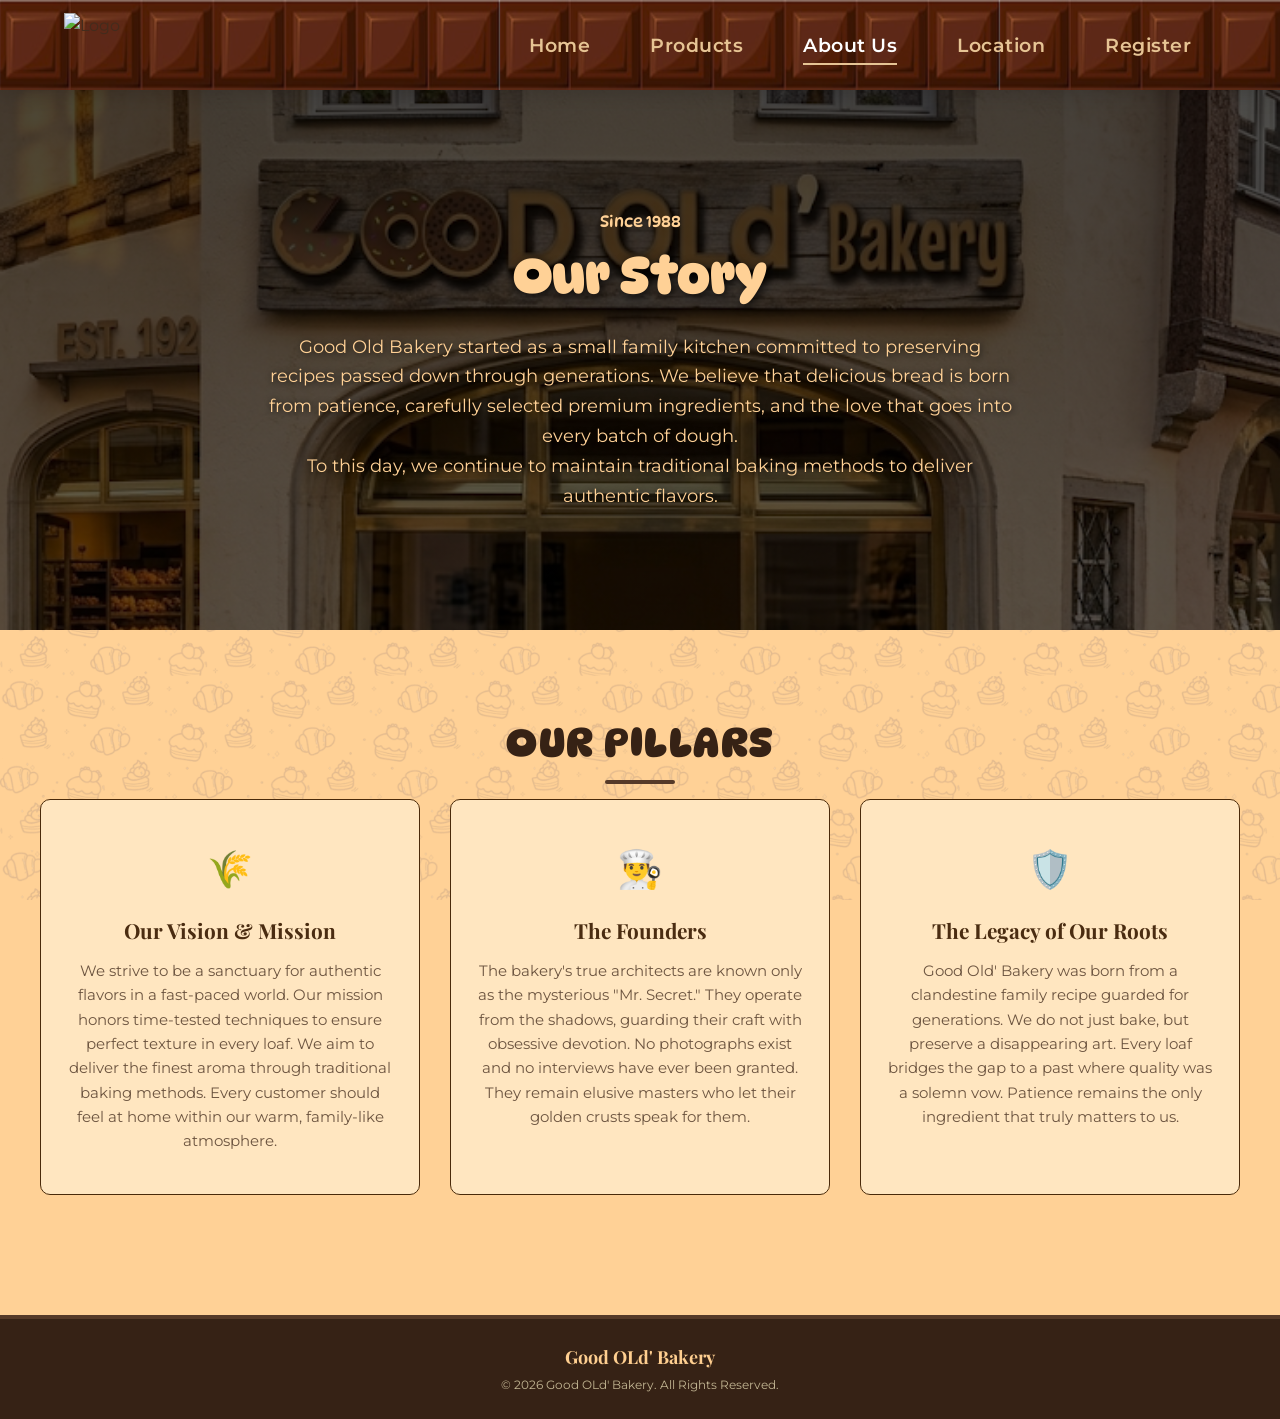
==== AboutUs.html @ 8537c622 "tes" ====
<!doctype html>
<html lang="en">
  <head>
    <meta charset="UTF-8" />
    <meta name="viewport" content="width=device-width, initial-scale=1.0" />
    <title>About Us</title>
    <link rel="stylesheet" href="../static/style.css" />
  </head>
  <body class="animated-bg">
    <header>
      <div class="navbar">
        <div class="logo">
          <a href="Index.html"><img src="../Assets/Logo.png" alt="Logo" /></a>
        </div>
        <div class="nav-links">
          <a href="Index.html">Home</a>
          <a href="Products.html">Products</a>
          <a href="AboutUs.html" class="active">About Us</a>
          <a href="Location.html">Location</a>
          <a href="Register.html">Register</a>
        </div>
      </div>
      <div class="bottom-nav">
        <a href="Index.html" class="nav-item">
          <img src="../Assets/homebtn.png" alt="home" />
          <span class="nav-text">Home</span>
        </a>
        <a href="Products.html" class="nav-item">
          <img src="../Assets/productsbtn.png" alt="Products" />
          <span class="nav-text">Products</span>
        </a>
        <a href="Location.html" class="nav-item">
          <img src="../Assets/locationbtn.png" alt="Location" />
          <span class="nav-text">Location</span>
        </a>
        <a href="AboutUs.html" class="nav-item active">
          <img src="../Assets/active-aboutusbtn.png" alt="About Us" />
          <span class="nav-text">About Us</span>
        </a>

        <a href="Register.html" class="nav-item">
          <img src="../Assets/registerbtn.png" alt="Register" />
          <span class="nav-text">Register</span>
        </a>
      </div>
    </header>

    <main class="page-inside">
      <section class="hero-banner">
        <div class="hero-content">
          <span class="badge">Since 1988</span>
          <h2>Our Story</h2>
          <p>
            Good Old Bakery started as a small family kitchen committed to
            preserving recipes passed down through generations. We believe that
            delicious bread is born from patience, carefully selected premium
            ingredients, and the love that goes into every batch of dough.
          </p>
          <p>
            To this day, we continue to maintain traditional baking methods to
            deliver authentic flavors.
          </p>
        </div>
      </section>

      <section class="content-block">
        <div class="wrapper">
          <h2 class="section-title">Our Pillars</h2>

          <div class="card-grid">
            <div class="card-item">
              <div class="icon-box">🌾</div>
              <h3>Our Vision & Mission</h3>
              <p>
                We strive to be a sanctuary for authentic flavors in a
                fast-paced world. Our mission honors time-tested techniques to
                ensure perfect texture in every loaf. We aim to deliver the
                finest aroma through traditional baking methods. Every customer
                should feel at home within our warm, family-like atmosphere.
              </p>
            </div>

            <div class="card-item">
              <div class="icon-box">👨‍🍳</div>
              <h3>The Founders</h3>
              <p>
                The bakery's true architects are known only as the mysterious
                "Mr. Secret." They operate from the shadows, guarding their
                craft with obsessive devotion. No photographs exist and no
                interviews have ever been granted. They remain elusive masters
                who let their golden crusts speak for them.
              </p>
            </div>

            <div class="card-item">
              <div class="icon-box">🛡️</div>
              <h3>The Legacy of Our Roots</h3>
              <p>
                Good Old' Bakery was born from a clandestine family recipe
                guarded for generations. We do not just bake, but preserve a
                disappearing art. Every loaf bridges the gap to a past where
                quality was a solemn vow. Patience remains the only ingredient
                that truly matters to us.
              </p>
            </div>
          </div>
        </div>
      </section>
    </main>

    <footer class="site-footer">
      <div class="footer-container">
        <div class="footer-info">
          <h3 class="footer-title">Good OLd' Bakery</h3>
          <p class="footer-copyright">
            &copy; 2026 Good OLd' Bakery. All Rights Reserved.
          </p>
        </div>
      </div>
    </footer>
  </body>
</html>
---- static/style.css ----
@import url("https://fonts.googleapis.com/css2?family=Montserrat:wght@300;400;600;700&family=Playfair+Display:wght@700;900&display=swap");
@import url("https://fonts.googleapis.com/css2?family=DynaPuff:wght@400..700&display=swap");

* {
  margin: 0;
  padding: 0;
  box-sizing: border-box;
}

html {
  max-width: 100vw;
  overflow-x: hidden;
  scroll-behavior: smooth;
}

body {
  background-color: #ffd196;
  font-family: "Montserrat", sans-serif;
  color: #432c1d;
  line-height: 1.6;
  min-height: 100vh;
  position: relative;
  max-width: 100%;
  overflow-x: hidden;
  display: block;
}

h1,
h2,
h3 {
  font-family: "Playfair Display", serif;
}

.animated-bg::before {
  content: "";
  position: fixed;
  top: 0;
  left: 0;
  width: 100%;
  height: 100%;
  background-image: url("../Assets/background.png");
  background-repeat: repeat;
  background-size: 650px;
  z-index: -1;
  pointer-events: none;
  opacity: 0.25;
  animation: diagonalDownLeft 200s linear infinite;
}

@keyframes diagonalDownLeft {
  from {
    background-position: 0 0;
  }
  to {
    background-position: -1000px 1000px;
  }
}

a {
  text-decoration: none;
  color: inherit;
}

.navbar {
  display: flex;
  justify-content: space-between;
  align-items: center;
  padding: 0 5%;
  height: 90px;
  width: 100%;
  position: sticky;
  top: 0;
  z-index: 100;
  box-shadow: 0 4px 20px rgba(0, 0, 0, 0.15);
  background-image: url("../Assets/uppernavbar.png");
  background-repeat: repeat-x;
  background-size: 500px 350px;
}

.logo img {
  height: 65px;
  width: auto;
  max-width: 100%;
  object-fit: contain;
  display: block;
  transition: transform 0.3s ease;
}

.logo:hover img {
  transform: scale(1.05);
}

.nav-links {
  display: flex;
  gap: 10px;
  height: 100%;
}

.nav-links a {
  color: #e6c494;
  font-weight: 600;
  font-size: 1.2rem;
  letter-spacing: 0.5px;
  padding: 0 25px;
  height: 100%;
  display: flex;
  align-items: center;
  transition: all 0.3s ease;
  position: relative;
}

.nav-links a::after {
  content: "";
  position: absolute;
  bottom: 25px;
  left: 25px;
  right: 25px;
  height: 2px;
  background-color: #e6c494;
  transform: scaleX(0);
  transition: transform 0.3s ease;
}

.nav-links a:hover,
.nav-links a.active {
  color: #ffffff;
}

.nav-links a:hover::after,
.nav-links a.active::after {
  transform: scaleX(1);
}

.nav-links a.cart-link::after {
  display: none;
}

.cart-link img {
  height: 32px;
  width: auto;
  transition: transform 0.3s ease;
}

.cart-link:hover img {
  content: url("../Assets/active-cart.png");
  transform: scale(1.1);
}

.cart-nav-item:hover img,
.cart-nav-item.active img {
  content: url("../Assets/active-cart.png");
}

.bottom-nav {
  display: none;
  position: fixed;
  bottom: 20px;
  left: 5%;
  right: 5%;
  width: 90%;
  height: 75px;
  background-image: url("../Assets/uppernavbar.png");
  backdrop-filter: blur(10px);
  border-radius: 40px;
  justify-content: space-around;
  align-items: center;
  z-index: 1000;
  box-shadow: 0 10px 30px rgba(0, 0, 0, 0.3);
  border: 1px solid rgba(255, 255, 255, 0.1);
}

.nav-item {
  display: flex;
  flex-direction: column;
  align-items: center;
  color: #e6c494;
  text-decoration: none;
  font-size: 0.65rem;
  font-weight: 600;
  gap: 5px;
  transition: color 0.3s;
}

.nav-item img {
  height: 24px;
  width: auto;
  filter: drop-shadow(0 2px 4px rgba(0, 0, 0, 0.2));
  transition: transform 0.3s cubic-bezier(0.175, 0.885, 0.32, 1.275);
}

.nav-item:hover,
.nav-item.active {
  color: #ffffff;
}

.nav-item:hover img,
.nav-item.active img {
  transform: translateY(-5px) scale(1.2);
}

.home-section {
  max-width: 1152px;
  margin: 0 auto 30px auto;
  padding: 0 24px;
  box-sizing: border-box;
}

.section-title {
  font-size: 2.5rem;
  font-family: "DynaPuff", cursive;
  text-transform: none;
  color: #362215;
  text-align: center;
  margin: 0px auto 15px auto;
  font-weight: 900;
  letter-spacing: 1.5px;
  position: relative;
  padding-bottom: 10px;
  text-transform: uppercase;
}

.section-title::after {
  content: "";
  position: absolute;
  bottom: 0;
  left: 50%;
  transform: translateX(-50%);
  width: 70px;
  height: 4px;
  background-color: #563a28;
  border-radius: 2px;
}

.promo-container {
  width: 100%;
  margin: 0 auto;
  padding: 0;
  display: block;
  border-radius: 16px;
  overflow: hidden;
  box-shadow: 0 4px 15px rgba(0, 0, 0, 0.15);
}

.slider-wrapper {
  position: relative;
  width: 100%;
}

.compact-slider {
  width: 100%;
  height: 350px;
  display: flex;
  overflow-x: auto;
  scroll-snap-type: x mandatory;
  scroll-behavior: smooth;
  -webkit-overflow-scrolling: touch;
}

.compact-slider::-webkit-scrollbar {
  display: none;
}

.compact-slide-item {
  min-width: 100%;
  height: 100%;
  scroll-snap-align: center;
  flex-shrink: 0;
}

.compact-slide-item img {
  width: 100%;
  height: 100%;
  object-fit: cover;
  display: block;
  pointer-events: none;
}

.slide-arrow {
  position: absolute;
  top: 50%;
  transform: translateY(-50%);
  background-color: rgba(54, 34, 21, 0.7);
  color: #ffd196;
  border: none;
  width: 45px;
  height: 45px;
  border-radius: 50%;
  font-size: 2rem;
  cursor: pointer;
  z-index: 10;
  display: flex;
  align-items: center;
  justify-content: center;
  transition: background-color 0.3s;
}

.slide-arrow:hover {
  background-color: rgba(54, 34, 21, 0.9);
}

#slide-arrow-prev {
  left: 20px;
}

#slide-arrow-next {
  right: 20px;
}

.main-content {
  width: 100%;
  padding: 20px 0;
  display: block;
}

.site-footer {
  width: 100%;
  background-color: #362215;
  color: #fff0db;
  padding: 24px 0;
  border-top: 4px solid #563a28;
  margin-top: 40px;
  display: block;
}

.footer-container {
  max-width: 1152px;
  margin: 0 auto;
  padding: 0 24px;
  display: flex;
  justify-content: center;
  align-items: center;
}

.footer-info {
  text-align: center;
}

.footer-title {
  font-weight: bold;
  font-size: 18px;
  color: #ffcf90;
  margin: 0;
}

.footer-copyright {
  font-size: 12px;
  color: rgba(254, 243, 199, 0.7);
  margin: 4px 0 0 0;
}

.products-grid {
  display: grid;
  grid-template-columns: repeat(auto-fill, minmax(250px, 1fr));
  gap: 20px;
  width: 100%;
  padding: 20px;
}

.product-card {
  cursor: pointer;
  background-color: #362215;
  border-radius: 16px;
  overflow: hidden;
  display: flex;
  flex-direction: column;
  transition:
    transform 0.3s ease,
    box-shadow 0.3s ease;
  box-shadow: 0 8px 20px rgba(67, 44, 29, 0.2);
}

.product-card:hover {
  transform: translateY(-6px);
  box-shadow: 0 16px 36px rgba(67, 44, 29, 0.35);
}

.product-card:active {
  box-shadow: 0 2px 4px rgba(67, 44, 29, 0.15);
}

.product-image {
  width: 100%;
  height: 220px;
  background-color: #fff0db;
  overflow: hidden;
}

.product-image img {
  width: 100%;
  height: 100%;
  object-fit: cover;
  transition: transform 0.5s ease;
}

.product-card:hover .product-image img {
  transform: scale(1.08);
}

.product-name {
  font-family: "Playfair Display", serif;
  font-size: 1.3rem;
  color: #ffd196;
  margin-bottom: 8px;
}

.product-price {
  font-family: "Montserrat", sans-serif;
  font-weight: 600;
  font-size: 1.1rem;
  color: #ffd196;
}

.product-info {
  padding: 20px;
  text-align: center;
}

.productPreview-overlay {
  position: fixed;
  top: 0;
  left: 0;
  width: 100%;
  height: 100%;
  background: rgba(0, 0, 0, 0.85);
  backdrop-filter: blur(8px);
  display: flex;
  justify-content: center;
  align-items: center;
  z-index: 9999;
  opacity: 0;
  visibility: hidden;
  transition:
    opacity 0.4s ease,
    visibility 0.4s ease;
  padding: 20px;
}

.productPreview-overlay.active {
  opacity: 1;
  visibility: visible;
}

.productPreview-card {
  background: #fffaf0;
  width: 90%;
  max-width: 450px;
  border-radius: 25px;
  padding: 30px;
  text-align: center;
  position: relative;
  box-shadow: 0 16px 40px rgba(0, 0, 0, 0.3);
  transform: scale(0.8);
  transition: 0.4s cubic-bezier(0.34, 1.56, 0.64, 1);
}

.productPreview-overlay.active .productPreview-card {
  transform: scale(1);
}

.productPreview-image-wrap {
  position: relative;
  width: 100%;
}

.productPreview-image-wrap img {
  width: 100%;
  height: 200px;
  object-fit: cover;
  border-radius: 15px;
  margin-bottom: 20px;
}

.productPreview-close {
  position: absolute;
  top: -20px;
  right: -10px;
  font-size: 2.5rem;
  color: #362215;
  cursor: pointer;
  background: none;
  border: none;
  width: auto;
  height: auto;
  display: block;
  border-radius: 0;
  transition: opacity 0.2s;
  line-height: 1;
}

.productPreview-close:hover {
  opacity: 0.7;
}

.productPreview-info-wrap {
  padding: 0;
  text-align: center;
}

.productPreview-info-wrap h2 {
  font-family: "Playfair Display", serif;
  color: #432c1d;
  margin: 0 0 8px 0;
  font-size: 1.6rem;
}

#productPreviewDesc {
  color: #666;
  font-size: 0.9rem;
  margin: 10px 0;
}

#productPreviewPrice {
  font-size: 1.8rem;
  font-weight: 700;
  color: #d48166;
  margin-top: 15px;
  margin-bottom: 0;
}

.productPreview-btn {
  width: 100%;
  background: #563a28;
  color: white;
  border: none;
  padding: 15px;
  border-radius: 12px;
  font-family: "Montserrat", sans-serif;
  font-weight: 700;
  letter-spacing: 1px;
  cursor: pointer;
  transition: background-color 0.2s;
}

.productPreview-btn:hover {
  background-color: #362215;
}

.popupMessage {
  position: fixed;
  top: -100px;
  left: 50%;
  transform: translateX(-50%);
  background-color: #2b140e;
  outline: auto;
  color: #fff;
  padding: 14px 28px;
  border-radius: 30px;
  box-shadow: 0 5px 15px rgba(0, 0, 0, 0.3);
  font-family: sans-serif;
  font-size: 14px;
  font-weight: bold;
  z-index: 9999;
  display: flex;
  align-items: center;
  gap: 10px;
  transition: top 0.4s cubic-bezier(0.175, 0.885, 0.32, 1.275);
}

.popupMessage.tampil {
  top: 20px;
}

.icon {
  font-size: 16px;
}

.quantity-container {
  display: flex;
  align-items: center;
  justify-content: center;
  gap: 15px;
  margin-bottom: 20px;
  font-family: sans-serif;
  color: #4e3629;
  font-weight: bold;
}

.quantity-control {
  display: flex;
  align-items: center;
  border: 2px solid #4e3629;
  border-radius: 20px;
  overflow: hidden;
  background-color: #fff;
}

.quantity-control button {
  background: none;
  border: none;
  color: #4e3629;
  font-size: 18px;
  font-weight: bold;
  width: 35px;
  height: 35px;
  cursor: pointer;
  transition: background-color 0.2s;
}

.quantity-control button:hover {
  background-color: #f5f0eb;
}

.quantity-control input[type="number"] {
  width: 45px;
  height: 35px;
  text-align: center;
  border: none;
  border-left: 1px solid #4e3629;
  border-right: 1px solid #4e3629;
  font-size: 16px;
  font-weight: bold;
  color: #4e3629;
  outline: none;
}

.quantity-control input::-webkit-outer-spin-button,
.quantity-control input::-webkit-inner-spin-button {
  -webkit-appearance: none;
  margin: 0;
}

.sidebar-toggle {
  position: fixed;
  right: 20px;
  top: 80px;
  background-color: #2b140e;
  color: #f5f0eb;
  border: none;
  border-radius: 50%;
  width: 45px;
  height: 45px;
  font-size: 20px;
  cursor: pointer;
  box-shadow: 0 4px 12px rgba(0, 0, 0, 0.4);
  z-index: 10000;
  display: flex;
  align-items: center;
  justify-content: center;
  transition: all 0.3s ease;
}

.mini-sidebar {
  position: fixed;
  right: 20px;
  top: 130px;
  transform: translateX(150%);
  background-color: #452219;
  border-radius: 20px;
  padding: 15px 8px;
  display: flex;
  flex-direction: column;
  gap: 15px;
  box-shadow: 0 4px 15px rgba(0, 0, 0, 0.4);
  z-index: 9999;
  transition: transform 0.3s ease-in-out;
}

.mini-sidebar.active {
  transform: translateX(0);
}

.sidebar-item {
  display: flex;
  flex-direction: column;
  align-items: center;
  text-decoration: none;
  color: #f5f0eb;
  font-family: sans-serif;
  font-size: 20px;
  font-weight: bold;
  width: 3.5rem;
  padding: 8px 0;
  transition:
    background-color 0.2s,
    transform 0.2s;
  border-radius: 12px;
}

.sidebar-item span {
  margin-top: 4px;
  font-size: 12px;
}

.sidebar-item:hover,
.sidebar-item:active {
  background-color: #50342e;
  transform: scale(1.05);
}

.form {
  display: flex;
  flex-direction: row;
  align-items: stretch;
  gap: 0;
  font-weight: bold;
  width: 90%;
  max-width: 1500px;
  margin: 50px auto;
  background-color: #ffe2bcc5;
  padding: 0;
  border-radius: 12px;
  box-shadow: 0 8px 25px rgba(0, 0, 0, 0.1);
  box-sizing: border-box;
  overflow: hidden;
}

.form-image-left {
  flex: 2;
  width: 100%;
  display: flex;
}

.form-image-left img {
  width: 100%;
  height: 100%;
  object-fit: cover;
  border-radius: 12px 0 0 12px;
  box-sizing: border-box;
}

.checkbox {
  accent-color: #5c3a21;
  transform: scale(1.1);
  cursor: pointer;
}

#registerForm {
  flex: 1;
  display: flex;
  flex-direction: column;
  gap: 12px;
  width: 100%;
  padding: 40px;
}

.password-container {
  position: relative;
  width: 100%;
}

.password-container input {
  width: 100%;
  padding-right: 60px;
  box-sizing: border-box;
}

.toggle-text {
  position: absolute;
  right: 15px;
  top: 50%;
  transform: translateY(-50%);
  cursor: pointer;
  font-size: 14px;
  font-weight: bold;
  color: #5c3a21;
  user-select: none;
}

.registForm {
  display: flex;
  flex-direction: column;
  align-items: flex-start;
  gap: 10px;
}

#registerForm input[type="text"],
#registerForm input[type="email"],
#registerForm input[type="password"],
#registerForm input[type="date"] {
  width: 100%;
  padding: 8px;
  border-radius: 10px;
  box-sizing: border-box;
  font-weight: bold;
  background-color: #ffe2cf;
}

.checkbox-group {
  display: flex;
  flex-direction: row;
  align-items: flex-start;
  gap: 8px;
  margin-top: 10px;
}

.submitbtn {
  width: 100%;
  font-weight: bold;
  height: 50px;
  background-image: url("../Assets/waffle.png");
  color: #ffe7c8;
  border-radius: 15px;
  font-size: 100%;
  transition: 0.2s;
}

.submitbtn:hover {
  background-image: url("../Assets/active-waffle.png");
  color: #ffe7c8;
}

.star {
  color: red;
}

.page-inside {
  width: 100%;
  min-height: 100vh;
}

.content-block {
  padding: 80px 20px;
}

.wrapper {
  max-width: 1200px;
  margin: 0 auto;
}

.hero-banner {
  position: relative;
  width: 100%;
  background-image:
    linear-gradient(rgba(0, 0, 0, 0.7), rgba(0, 0, 0, 0.6)),
    url(../Assets/bakery2.png);
  min-height: 60vh;
  background-size: cover;
  background-position: center;
  background-repeat: no-repeat;
  display: flex;
  align-items: center;
  justify-content: center;
  text-align: center;
  padding: 40px 20px;
}

.hero-content {
  max-width: 750px;
  width: 100%;
  margin: 0 auto;
  z-index: 2;
}

.hero-content h2 {
  font-size: 3.2rem;
  font-family: "DynaPuff", cursive;
  font-weight: 700;
  color: #ffd196;
  margin-bottom: 15px;
  text-shadow: 2px 2px 10px rgba(0, 0, 0, 0.8);
}

.hero-content p {
  font-size: 1.1rem;
  line-height: 1.7;
  color: #ffd196;
  font-weight: 400;
  text-shadow: 1px 1px 6px rgba(0, 0, 0, 0.8);
}
.badge {
  color: #ffd196;
  font-family: "DynaPuff", cursive;
}

.card-grid {
  display: grid;
  grid-template-columns: repeat(auto-fit, minmax(280px, 1fr));
  gap: 30px;
}

.card-item {
  background: #ffe6c0;
  border: 1px solid #4a2a0a;
  border-radius: 10px;
  padding: 40px 25px;
  text-align: center;
  transition: all 0.3s ease;
}

.card-item:hover {
  transform: translateY(-4px);
  box-shadow: 0 6px 20px rgba(74, 44, 17, 0.08);
}

.icon-box {
  font-size: 2.3rem;
  margin-bottom: 15px;
}

.card-item h3 {
  font-size: 1.3rem;
  color: #4a2c11;
  margin-bottom: 12px;
}

.card-item p {
  font-size: 0.95rem;
  color: #6d5540;
  line-height: 1.6;
}

.location-grid {
  display: grid;
  grid-template-columns: repeat(2, 1fr);
  gap: 30px;
  padding: 50px 5%;
  max-width: 1000px;
  margin: 0 auto;
}

.location-card {
  background: #ffe6c0;
  border: 1px solid #4a2a0a;
  border-radius: 15px;
  overflow: hidden;
  box-shadow: 0 5px 15px rgba(0, 0, 0, 0.1);
  padding: 20px;
  display: flex;
  flex-direction: column;
}

.location-card img {
  border: 1px solid #4a2a0a;
  width: 100%;
  height: 200px;
  object-fit: cover;
  border-radius: 10px;
  margin-bottom: 15px;
}

.location-card h3 {
  margin: 15px 0 10px;
  font-family: "DynaPuff", cursive;
  color: #4a2c11;
  font-size: 1.25rem;
}

.location-card .desc {
  font-size: 0.9rem;
  color: #666;
  margin-bottom: 15px;
  line-height: 1.5;
}

.location-card .details {
  list-style: none;
  font-size: 0.85rem;
  color: #333;
  padding: 0;
  margin: 0;
  border-top: 1px solid #d2b48c;
  padding-top: 10px;
}

.location-card .details li {
  margin-bottom: 5px;
}

.location-card .details strong {
  color: #8b4513;
}

@media (min-width: 768px) {
  .sidebar-toggle {
    display: none;
  }

  .mini-sidebar {
    top: 50%;
    bottom: auto;
    right: 25px;
    transform: translateY(-50%) translateX(0);
    padding: 20px 10px;
    gap: 20px;
    border-radius: 25px;
  }

  .sidebar-item {
    width: 4.5rem;
    padding: 12px 0;
    font-size: 16px;
  }

  .sidebar-item span {
    margin-top: 6px;
    font-size: 12px;
  }
}

@media (max-width: 768px) {
  .hero-content h2 {
    font-size: 2.4rem;
  }

  .content-block {
    padding: 50px 15px;
  }

  .nav-links {
    display: none;
  }

  .navbar {
    justify-content: center;
    padding: 0;
    height: 70px;
  }

  .logo img {
    height: 45px;
    max-width: 90vw;
  }

  .bottom-nav {
    display: flex;
  }

  body {
    padding-bottom: 100px;
  }

  .promo-container {
    width: 95%;
    margin: 0 auto;
  }

  .compact-slider {
    height: 165px;
  }

  .slide-arrow {
    display: none;
  }

  .home-section {
    margin: 0 auto 20px auto;
    padding: 0 16px;
  }

  .products-grid {
    grid-template-columns: 1fr;
    gap: 20px;
  }

  .product-image {
    height: 190px;
  }

  .form-image-left {
    display: none;
  }

  .form {
    flex-direction: column;
    max-width: 450px;
    padding: 20px;
  }

  .hero-banner {
    min-height: auto;
    background-image:
      linear-gradient(rgba(0, 0, 0, 0.7), rgba(0, 0, 0, 0.6)),
      url(../Assets/bakery.png);
    height: auto;
    aspect-ratio: 4 / 5;
    background-position: center;
    padding: 30px 15px;
  }

  .hero-content h2 {
    font-size: 2rem;
    margin-bottom: 8px;
  }

  .hero-content p {
    font-size: 0.85rem;
    line-height: 1.5;
  }

  .location-grid {
    grid-template-columns: 1fr;
  }
}
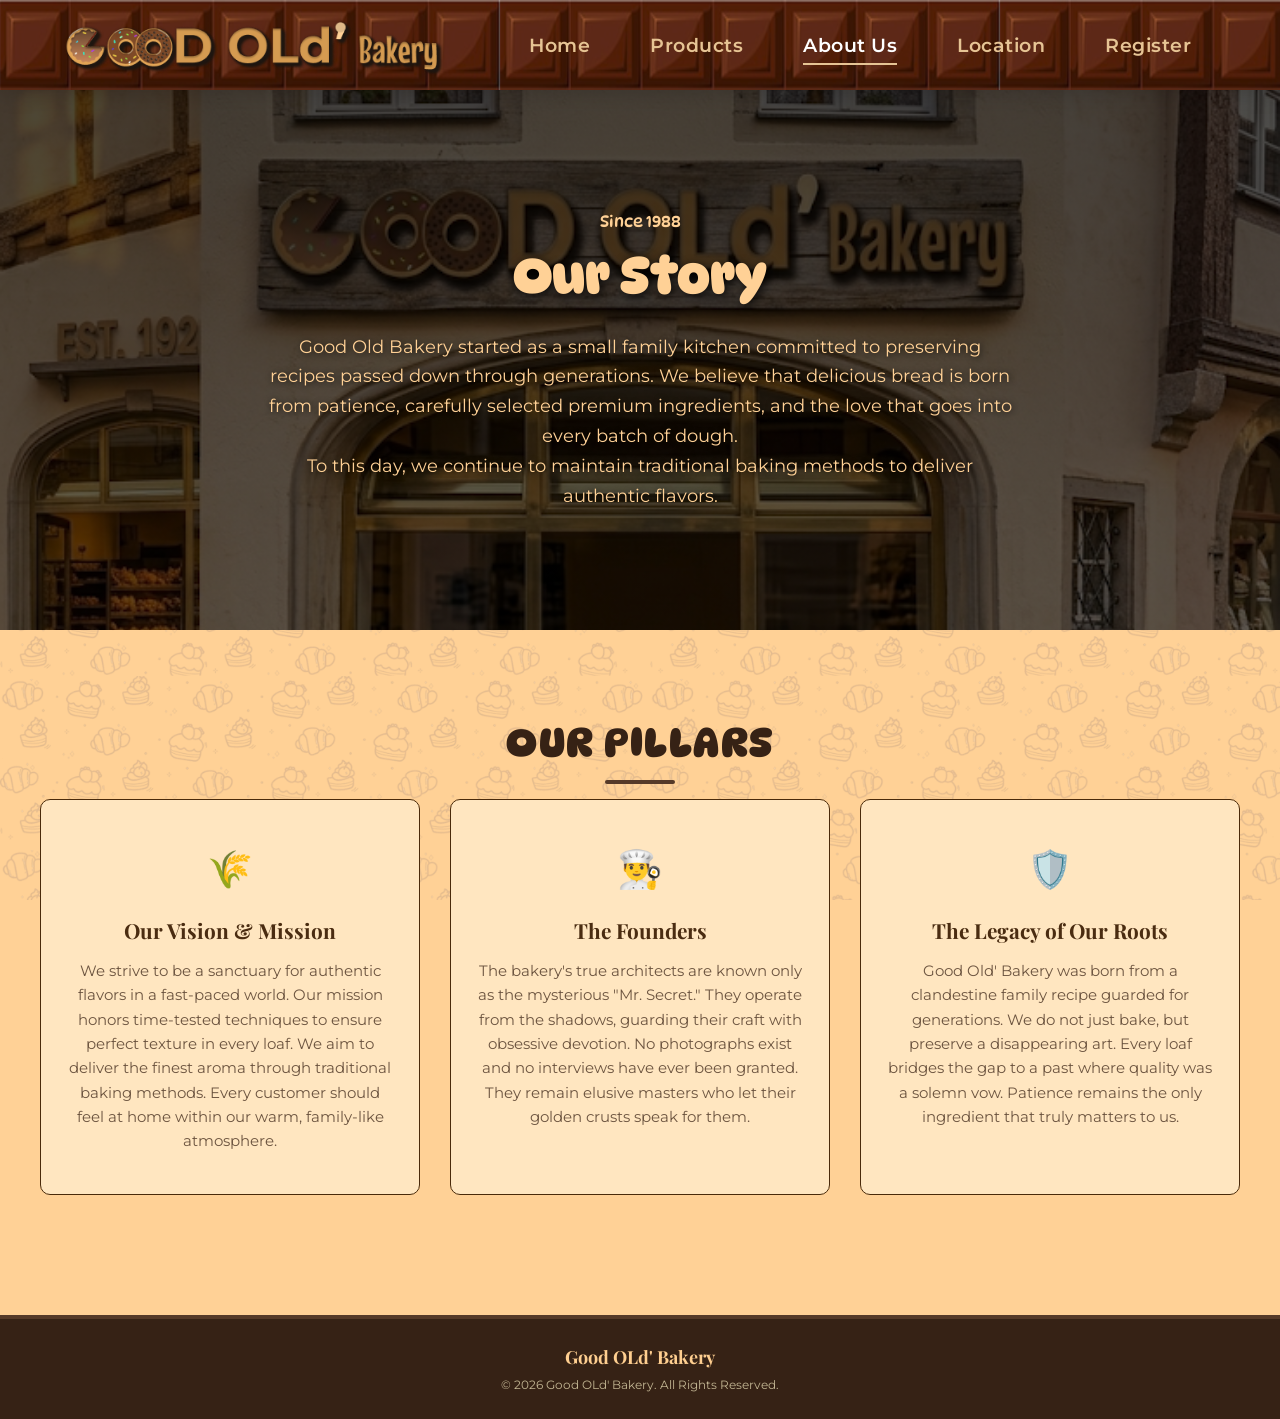
==== commit d95c35c0: "t" ====
--- a/AboutUs.html
+++ b/AboutUs.html
@@ -10,10 +10,10 @@
     <header>
       <div class="navbar">
         <div class="logo">
-          <a href="Index.html"><img src="../Assets/Logo.png" alt="Logo" /></a>
+          <a href="index.html"><img src="../Assets/logo.png" alt="Logo" /></a>
         </div>
         <div class="nav-links">
-          <a href="Index.html">Home</a>
+          <a href="index.html">Home</a>
           <a href="Products.html">Products</a>
           <a href="AboutUs.html" class="active">About Us</a>
           <a href="Location.html">Location</a>
@@ -21,7 +21,7 @@
         </div>
       </div>
       <div class="bottom-nav">
-        <a href="Index.html" class="nav-item">
+        <a href="index.html" class="nav-item">
           <img src="../Assets/homebtn.png" alt="home" />
           <span class="nav-text">Home</span>
         </a>
